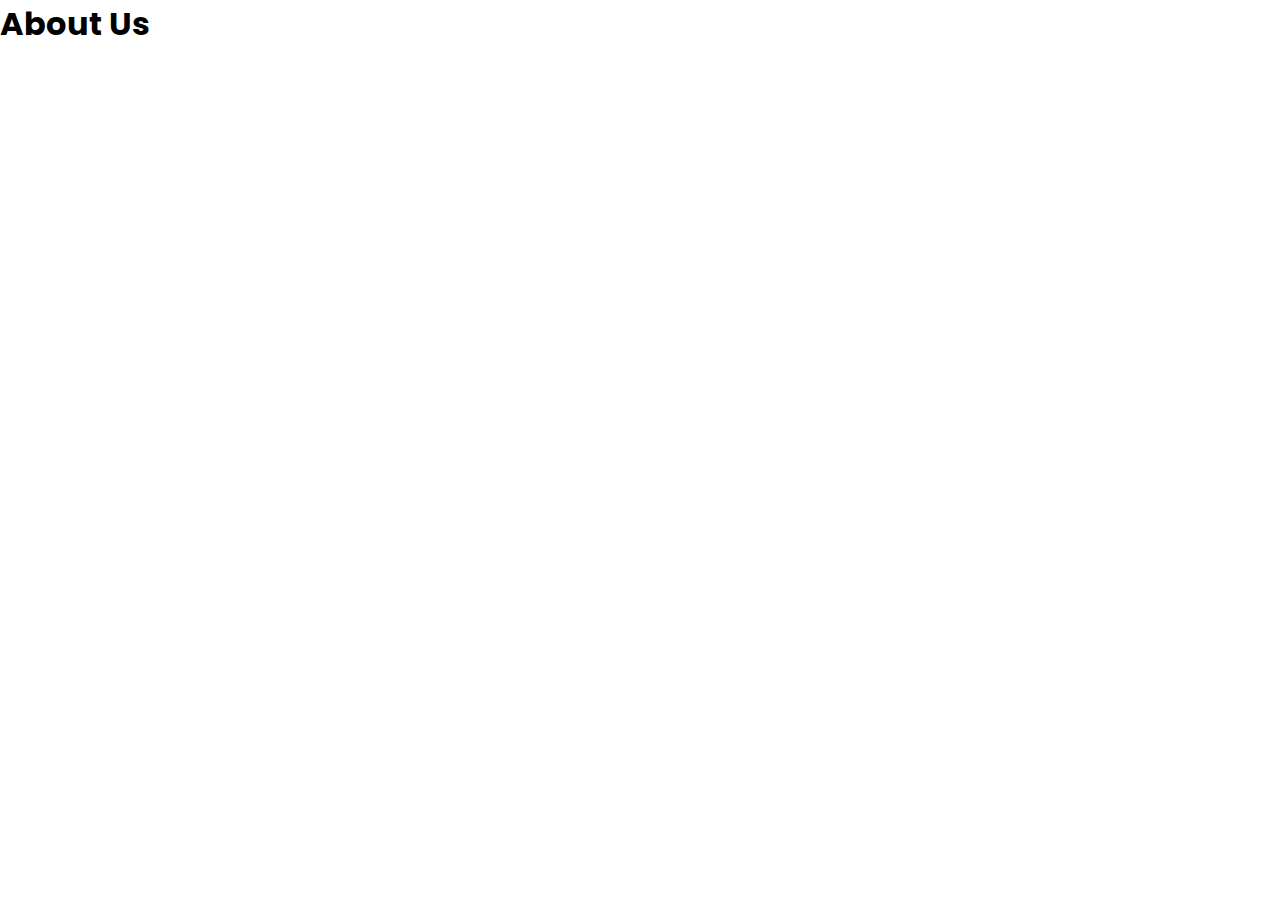
==== pages/aboutus.html @ 660c42a6 "make website responsive, add pages, edit css, background image change, add footer" ====
<!DOCTYPE html>
<html lang="en">
<head>
    <meta charset="UTF-8">
    <meta http-equiv="X-UA-Compatible" content="IE=edge">
    <meta name="viewport" content="width=device-width, initial-scale=1.0">
    <link href="https://fonts.googleapis.com/css2?family=Poppins:wght@300;400;500;600;700&display=swap"
        rel="stylesheet">
    <link rel="stylesheet" href="https://use.fontawesome.com/releases/v5.15.4/css/all.css"
        integrity="sha384-DyZ88mC6Up2uqS4h/KRgHuoeGwBcD4Ng9SiP4dIRy0EXTlnuz47vAwmeGwVChigm" crossorigin="anonymous">
    <link rel="shortcut icon" type="image" href="img/logo/Spotlight Logo.png">
    <link rel="stylesheet" href="css/all.min.css">
    <link rel="stylesheet" href="../css/index.css">
    <title>About Us | Spotlight.com</title>
</head>
<body>
    <h1>About Us</h1>
</body>
</html>
---- css/index.css ----
:root{
    --gray :  #333; 
    --white : #fff;
}
*{
    margin: 0;
    padding: 0;
    box-sizing: border-box;
    font-family: 'Poppins', sans-serif;
}
/* html{
    font-size: 62.5px;
} */
.header .background img{
    position: absolute;
    height: 100%; 
    width: 100%;
    object-fit: cover;
    z-index: -1;
}
.header_container{
    max-width: 1000px;
    margin: auto;
    padding-left: 25px;
    padding-right: 25px;
}
.logo img{
    /* background: var(--gray); */
    opacity: 1;
}
.navbar{
    position: relative;
    display: flex;
    align-items: center;
    padding: 10px;
    font-weight: 600;
    /* background-color: #cfcfcf; */
}
nav{
    text-align: right;
    flex: 1;
    flex-flow: row-reverse;
}
ul{
    display: inline-block;
}
ul li{
    float: right;
    list-style: none;
    /* font-size: 1.3rem; */
}
ul li a{
    padding: 15px;
    color: var(--white);
    text-decoration: none;
    border-radius: 20px ;
    cursor: pointer;
}
ul li a:hover{
    /* background: rgb(209, 209, 209); */
    color: black;
}
.icons{
    margin-left: 10px;
}
.nav a i{
    align-items: center;
    padding: 10px;
    font-weight: 600;
    padding: 10px;
    font-weight: 600;
    color: var(--white);
}
.menu_bar{
    display: none;
}

/* Home Section or Main Content starts from here  */
.intro{
    color: var(--white);
    display: flex;
    flex-direction: column;
    align-items: center;
    justify-content: center;
    margin-top: 150px;
    height: auto;
    text-transform: capitalize;
    /* background-color: tomato; */
    /* box-shadow: 0 0 20px 0 rgba(0, 0, 0, 0.5);  */
}
.button {
    border: none;
    color: white;
    padding: 16px 32px;
    text-align: center;
    text-decoration: none;
    display: inline-block;
    font-size: 16px;
    margin: 4px 2px;
    transition-duration: 0.4s;
    cursor: pointer;
    background: none;
}
.button3 {
    color: #fff; 
    border: 5px solid white;
}
  
.button3:hover {
    font-size: 20px;
    /* background-color: #4CAF50; */
    color: white;
}



/* Main Content Starts from here */

.main_container{
    display: grid;
    place-items: center;
    position: relative;
    background-color: white;
    margin-top: 220px;
    margin-bottom: 50px;
}
.row{
    width: 100%;
    justify-content: space-around;
    padding: 30px;
    display: flex;
    align-items: center;
    flex-wrap: wrap;
}
.box{
    text-align: center;
    height: 150px;
    width: 200px;
    border: 1px solid var(--gray);
    display: flex;
    align-items: center;
    flex-direction: column;
    padding: 25px 40px; 
    border-radius: 5px ;
    background-color: var(--white);
    margin-top: 45px;
}
.box i{
    font-size: 40px;
    color: #333;
}
.box:hover{
    box-shadow: 5px 10px 18px #888888;
    /* background-color: var(--gray); */
     /* color: var(--white); */
    /* box-shadow: rgba(50, 50, 93, 0.25) 0px 50px 100px -20px, rgba(0, 0, 0, 0.3) 0px 30px 60px -30px; */
}
.box h5{
    text-transform: capitalize;
}

/* Services */
.services{
    /* background-color: yellowgreen; */
    margin-top: 50px;
}
.services_container{
    max-width: 1080px;
    margin: auto;
    /* padding-left: 25px;
    padding-right: 25px; */

}
.services_row{
    display: flex;
    align-items: center;
    flex-wrap: wrap;
    justify-content: space-around;
}
.col-4{
    flex-basis: 30%;
    padding: 10px;
    min-width: 200px;
    margin-bottom: 50px;
    transition: transform 0.5s;
    box-shadow: 0 0 20px 0 rgba(0, 0, 0, 0.1);
}
.col-4 img{
    width: 100%;
}
h4{
    color: #555;
    font-weight: normal;
}
.col-4 p{
    font-size: 14px;
}
.rating .fa{
    color: #ff523b;
}
.col-4:hover{
    transform: translateY(-5px);
    box-shadow: 5px 10px 18px #888888;
}

.title{
    text-transform: capitalize;
    text-align: center;
    margin: 0 auto 80px ;
    position: relative;
    line-height: 60px;
    color: #555;
}
.title::after {
    content: "";
    background: #ff523b;
    width: 80px;
    height: 5px;
    position: absolute;
    bottom: 0;
    left: 50%;
    transform: translate(-50%);
}

/* Footer */
footer{
    height: 300px;
    background-color: var(--gray);
}
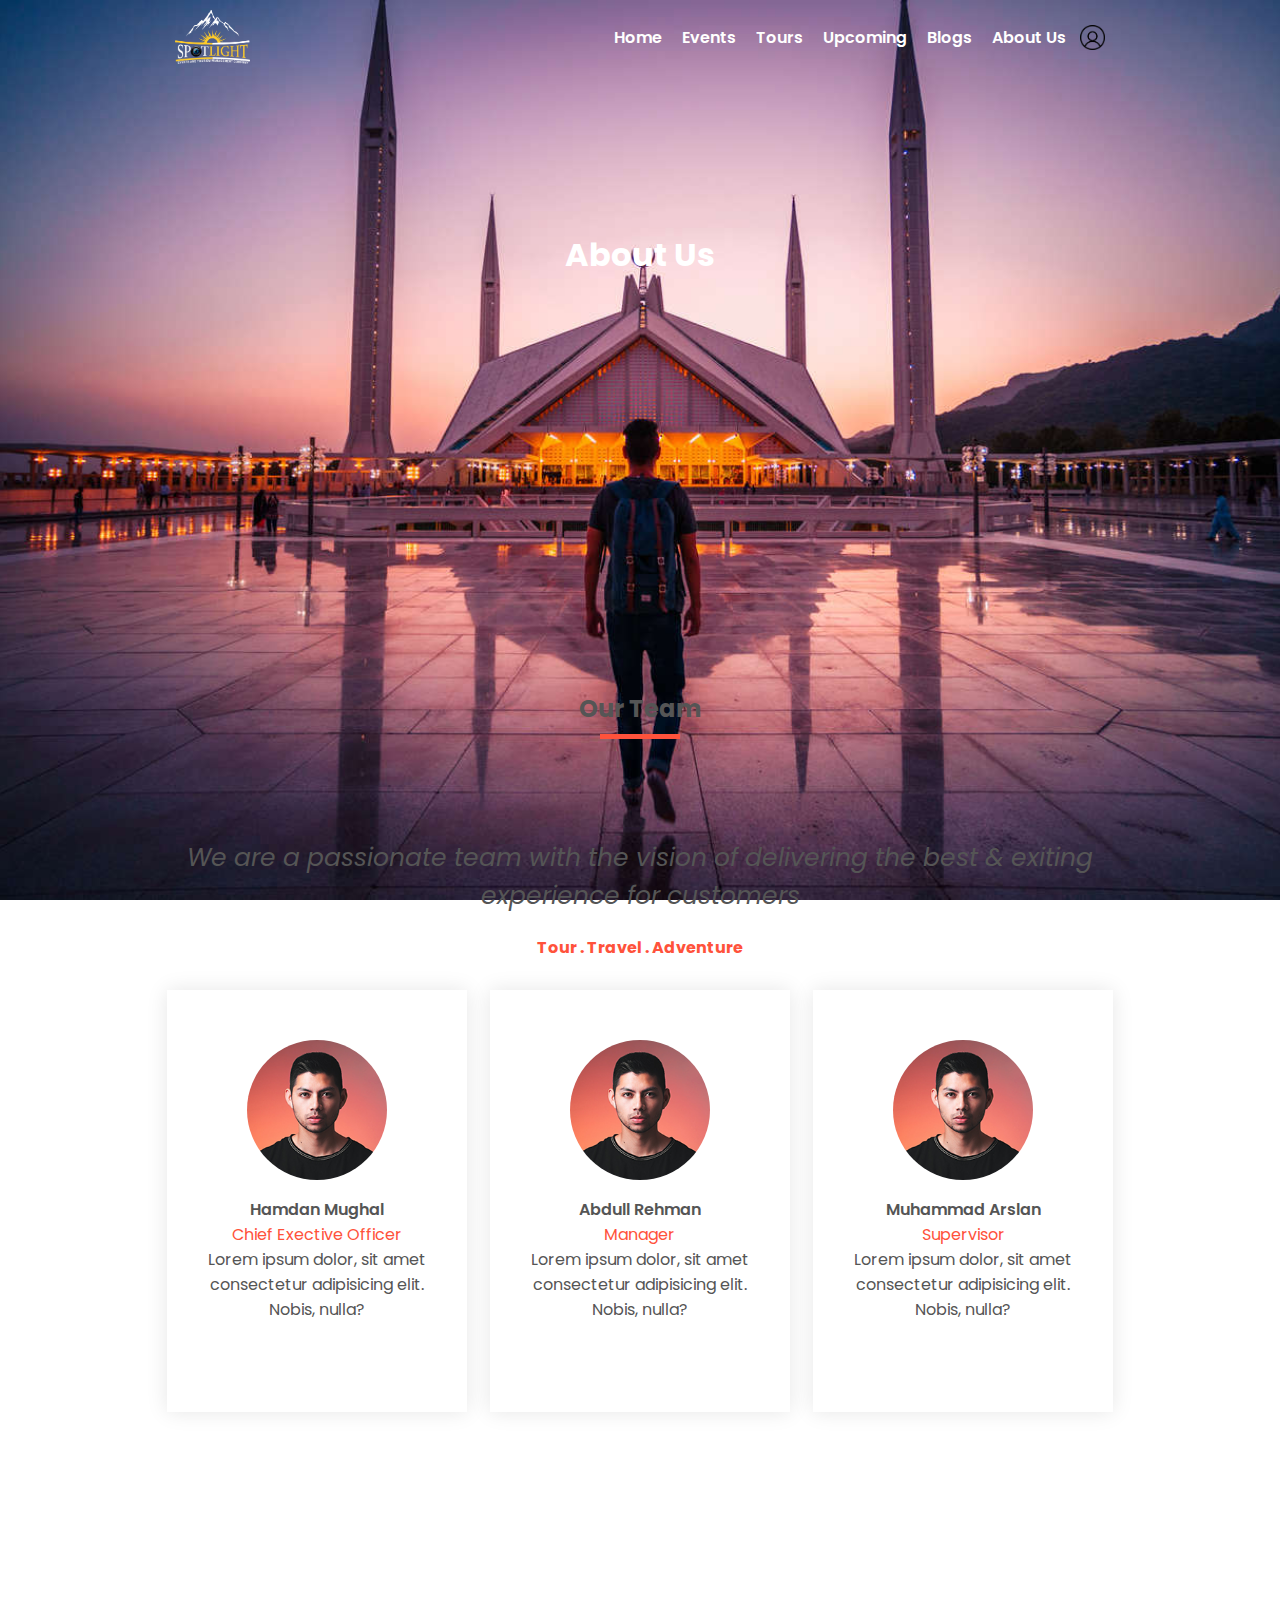
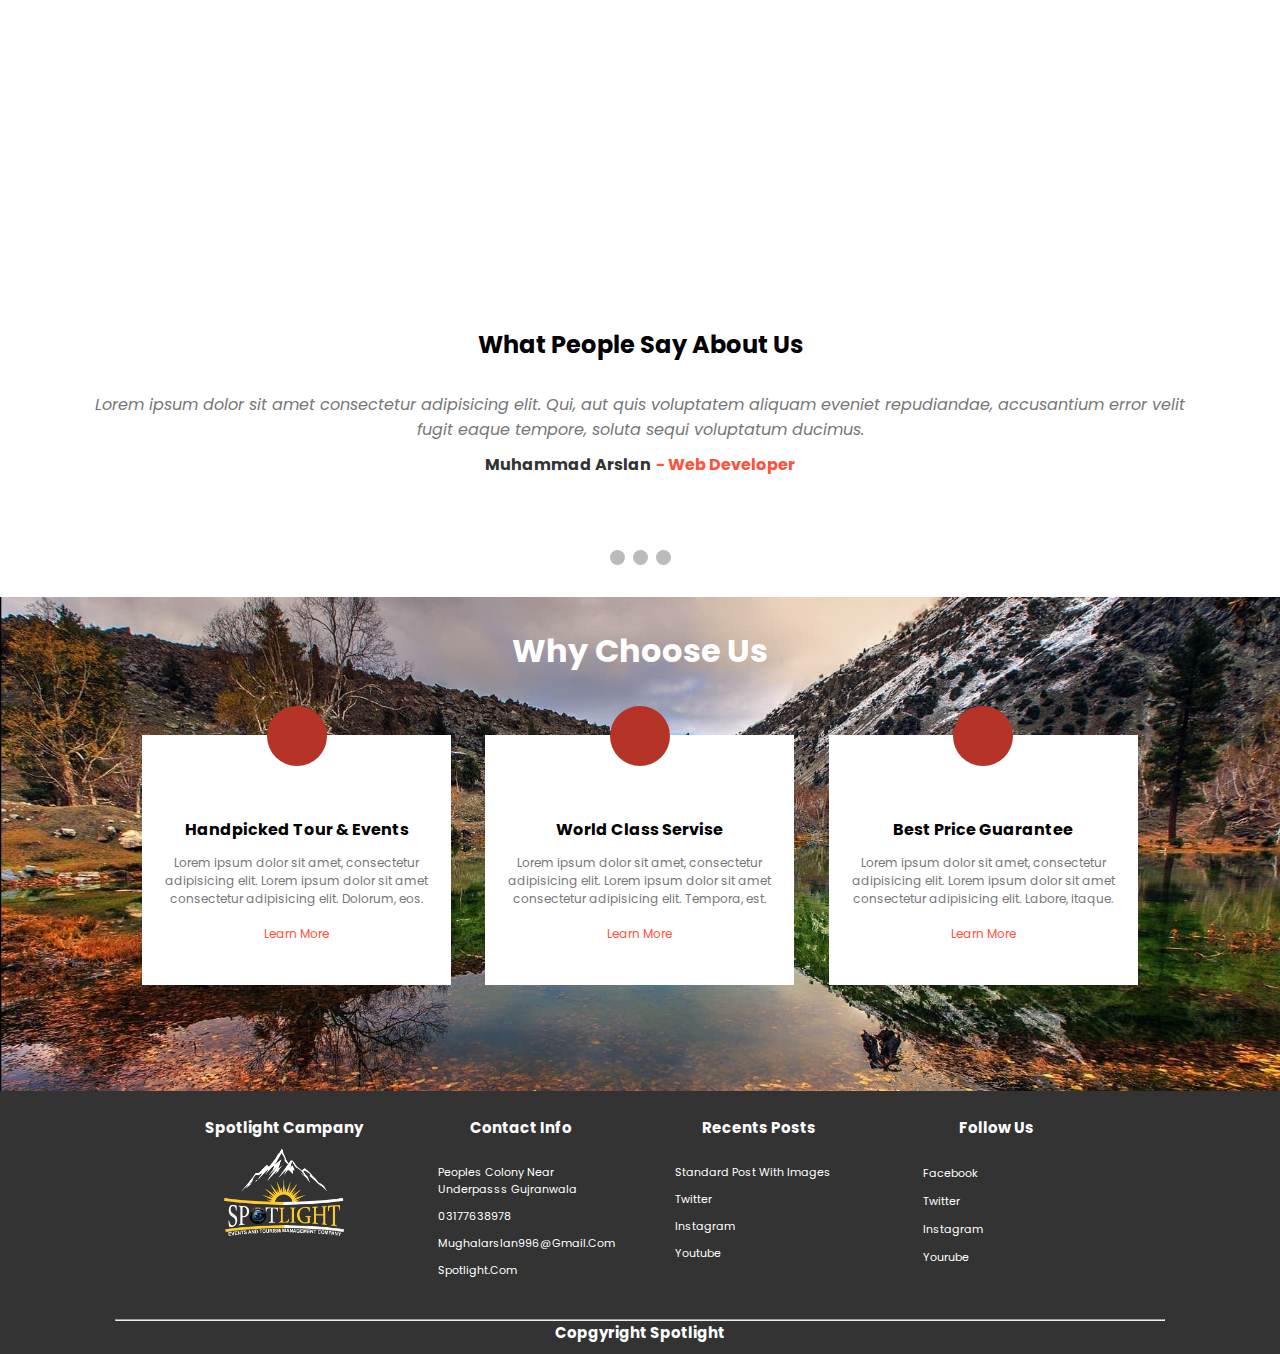
==== commit 666af0a8: "ABOUT uS PAGE DESIGN" ====
--- a/pages/aboutus.html
+++ b/pages/aboutus.html
@@ -1,19 +1,268 @@
 <!DOCTYPE html>
 <html lang="en">
+
 <head>
     <meta charset="UTF-8">
     <meta http-equiv="X-UA-Compatible" content="IE=edge">
     <meta name="viewport" content="width=device-width, initial-scale=1.0">
+    <title>About Us | Spotlight.com</title>
     <link href="https://fonts.googleapis.com/css2?family=Poppins:wght@300;400;500;600;700&display=swap"
         rel="stylesheet">
     <link rel="stylesheet" href="https://use.fontawesome.com/releases/v5.15.4/css/all.css"
         integrity="sha384-DyZ88mC6Up2uqS4h/KRgHuoeGwBcD4Ng9SiP4dIRy0EXTlnuz47vAwmeGwVChigm" crossorigin="anonymous">
-    <link rel="shortcut icon" type="image" href="img/logo/Spotlight Logo.png">
+    <link rel="shortcut icon" type="image" href="../img/logo/Spotlight Logo.png">
     <link rel="stylesheet" href="css/all.min.css">
+    <link rel="stylesheet" href="../css/aboutus.css">
     <link rel="stylesheet" href="../css/index.css">
-    <title>About Us | Spotlight.com</title>
 </head>
+
 <body>
-    <h1>About Us</h1>
+    <div class="header">
+        <!-- Background image -->
+        <div class="background">
+            <img src="../img/backgrounds/islamabad-tour.jpg" alt="">
+        </div>
+        <!-- Header -->
+        <div class="header_container">
+            <div class="navbar">
+                <div class="logo">
+                    <a href="../index.html">
+                        <img src="../img/logo/Spotlight Logo.png"
+                            alt="Best Tour and Evenet management servies | Spotlight.com" width="75px">
+                    </a>
+                </div>
+                <nav>
+                    <ul id="MenuItems">
+                        <li><a href="./aboutus.html">About Us</a></li>
+                        <li><a href="./blogs.html">Blogs</a></li>
+                        <li><a href="./upcoming.html">Upcoming</a></li>
+                        <li><a href="./tours.html">Tours</a></li>
+                        <li><a href="./events.html">Events</a></li>
+                        <li><a href="../index.html">Home</a></li>
+                    </ul>
+                    <img src="../img/icons/menu.png" alt="menu" height="25px" width="25px" class="icons menu_bar"
+                        onclick="menutoggle()">
+
+                    <a href="#"><img src="../img/icons/usericon.png" alt="userimage" height="25px" width="25px"
+                            class="icons"></a>
+
+
+                </nav>
+
+            </div>
+        </div>
+
+    </div>
+
+
+    <!-- Intro center of image -->
+    <div class="intro">
+        <h1>About Us</h1>
+        <!-- <button class="button button3">Explore More</button> -->
+    </div>
+
+    <!-- Our team -->
+    <!-- Testimonial -->
+    <div class="our_team">
+        <div class="small_container">
+            <h2 class="title">Our Team</h2>
+            <p class="p">We are a passionate team with the vision of delivering
+                the best & exiting experience for customers</p>
+            <strong>Tour . Travel . Adventure</strong>
+            <div class="row">
+                <div class="col-5">
+                    <img src="../img/reviews/user-2.png" alt="Our Team">
+                    <h4>Hamdan Mughal</h4>
+                    <p class="role">Chief Exective Officer</p>
+                    <p>Lorem ipsum dolor, sit amet consectetur adipisicing elit. Nobis, nulla?</p>
+                    <div class="social_media">
+                        <a href="#"><i class="fab fa-twitter-square"></i></a>
+                        <a href="#"><i class="fab fa-facebook-square"></i></a>
+                        <a href="#"><i class="fab fa-instagram-square"></i></a> 
+                        <a href="#"><i class="fab fa-google-plus-square"></i></a> 
+                        <a href="#"><i class="fab fa-linkedin"></i></a> 
+                    </div>
+                </div>
+                <div class="col-5">
+                    <img src="../img/reviews/user-2.png" alt="Our Team">
+                    <h4>Abdull Rehman</h4>
+                    <p class="role">Manager</p>
+                    <p>Lorem ipsum dolor, sit amet consectetur adipisicing elit. Nobis, nulla?</p>
+                    <div class="social_media">
+                        <a href="#"><i class="fab fa-twitter-square"></i></a>
+                        <a href="#"><i class="fab fa-facebook-square"></i></a>
+                        <a href="#"><i class="fab fa-instagram-square"></i></a> 
+                        <a href="#"><i class="fab fa-google-plus-square"></i></a> 
+                        <a href="#"><i class="fab fa-linkedin"></i></a> 
+                    </div>
+                </div>
+                <div class="col-5">
+                    <img src="../img/reviews/user-2.png" alt="Our Team">
+                    <h4>Muhammad Arslan</h4>
+                    <p class="role">Supervisor</p>
+                    <p>Lorem ipsum dolor, sit amet consectetur adipisicing elit. Nobis, nulla?</p>
+                    <div class="social_media">
+                        <a href="#"><i class="fab fa-twitter-square"></i></a>
+                        <a href="#"><i class="fab fa-facebook-square"></i></a>
+                        <a href="#"><i class="fab fa-instagram-square"></i></a> 
+                        <a href="#"><i class="fab fa-google-plus-square"></i></a> 
+                        <a href="#"><i class="fab fa-linkedin"></i></a> 
+                    </div>
+                </div>
+
+
+
+            </div>
+        </div>
+    </div>
+
+
+
+
+    <!-- <hr> -->
+    <div class="images">
+        <!-- <img src="img/backgrounds/islamabad-tour.jpg" alt=""> -->
+    </div>
+    <!-- <hr> -->
+
+    <div class="people_review">
+        <div class="row">
+            <h2> What People say about us</h2>
+            <p>Lorem ipsum dolor sit amet consectetur adipisicing elit. Qui,
+                aut quis voluptatem aliquam eveniet repudiandae,
+                accusantium error velit fugit eaque tempore, soluta sequi voluptatum ducimus.
+            </p>
+            <div class="reviewer_name">
+                <strong>Muhammad Arslan</strong>
+                <strong><a href="">- Web Developer</a></strong>
+            </div>
+        </div>
+        <div style="text-align:center">
+            <span class="dot"></span>
+            <span class="dot"></span>
+            <span class="dot"></span>
+        </div>
+
+    </div>
+
+
+
+
+
+
+    <!-- Why Choose Us -->
+    <div class="choose_us">
+        <h1 class="choose_us_h1">Why Choose Us</h1>
+        <div class="choose_container">
+            <div class="col-3">
+                <div class="top_circle">
+                    <span><i class="fas fa-star"></i></span>
+                </div>
+                <div class="choose_us_text">
+                    <strong>Handpicked Tour & Events</strong>
+                    <p>Lorem ipsum dolor sit amet, consectetur adipisicing elit. Lorem ipsum dolor sit amet consectetur
+                        adipisicing elit. Dolorum, eos.</p>
+
+                    <div class="choose_us_lear_more">
+                        <a href="">Learn More <i class="fas fa-long-arrow-alt-right"></i> </a>
+                    </div>
+                </div>
+            </div>
+            <div class="col-3">
+                <div class="top_circle">
+                    <span><i class="fas fa-globe-europe"></i></span>
+                </div>
+                <div class="choose_us_text">
+                    <strong>World Class Servise</strong>
+                    <p>Lorem ipsum dolor sit amet, consectetur adipisicing elit. Lorem ipsum dolor sit amet consectetur
+                        adipisicing elit. Tempora, est.</p>
+
+                    <div class="choose_us_lear_more">
+                        <a href="">Learn More <i class="fas fa-long-arrow-alt-right"></i> </a>
+                    </div>
+                </div>
+            </div>
+            <div class="col-3">
+                <div class="top_circle">
+                    <span><i class="fas fa-thumbs-up"></i></span>
+                </div>
+                <div class="choose_us_text">
+                    <strong>Best Price Guarantee</strong>
+                    <p>Lorem ipsum dolor sit amet, consectetur adipisicing elit. Lorem ipsum dolor sit amet consectetur
+                        adipisicing elit. Labore, itaque.</p>
+
+                    <div class="choose_us_lear_more">
+                        <a href="">Learn More <i class="fas fa-long-arrow-alt-right"></i> </a>
+                    </div>
+                </div>
+            </div>
+
+
+        </div>
+    </div>
+
+    <!-- News and Updates -->
+
+
+    <!-- Footer -->
+    <footer>
+        <div class="container">
+            <div class="footer_container">
+                <div class="footer_row">
+                    <div class="footer_col-4">
+                        <h3>Spotlight Campany</h3>
+                        <div class="app-logo ">
+                            <img src="../img/logo/Spotlight Logo.png" alt="Spotlight logo">
+
+                        </div>
+                    </div>
+                    <div class="footer_col-4">
+                        <h3>Contact info</h3>
+                        <ul class="footer_ul">
+                            <li> <a href="">Peoples colony near underpasss
+                                    gujranwala</a></li>
+                            <li><a href="">03177638978</a></a></li>
+                            <li><a href="">mughalarslan996@gmail.com</a></li>
+                            <li><a href=""></i>spotlight.com</a></li>
+
+                        </ul>
+                    </div>
+                    <div class="footer_col-4">
+                        <h3>Recents posts</h3>
+                        <ul class="footer_ul">
+                            <li><a href="">Standard post with images</a></li>
+                            <li><a href="">Twitter</a></li>
+                            <li><a href="">Instagram</a></li>
+                            <li><a href="">Youtube</a></li>
+
+                        </ul>
+                    </div>
+                    <div class="footer_col-4">
+                        <h3>Follow Us</h3>
+                        <ul class="footer_ul">
+                            <li> <a href=""><i class="fab fa-facebook"></i>Facebook</a></li>
+                            <li><a href=""><i class="fab fa-twitter"></i>Twitter</a></a></li>
+                            <li><a href=""><i class="fab fa-instagram"></i>Instagram</a></li>
+                            <li><a href=""><i class="fab fa-youtube"></i>yourube</a></li>
+                        </ul>
+                    </div>
+                </div>
+
+            </div>
+
+            <hr>
+            <div class="copgyright">
+                <h3>
+                    copgyright Spotlight
+                </h3>
+            </div>
+        </div>
+
+    </footer>
+
+
+    <!-- Javascript link -->
+    <script src="javascript/js.js"></script>
 </body>
+
 </html>--- a/css/aboutus.css
+++ b/css/aboutus.css
@@ -0,0 +1,538 @@
+:root{
+    --gray :  #333; 
+    --white : #fff;
+}
+
+*{
+    margin: 0;
+    padding: 0;
+    box-sizing: border-box;
+    font-family: 'Poppins', sans-serif;
+}
+/* html{
+    font-size: 62.5px;
+} */
+
+.header .background img{
+    position: absolute;
+    height: 100%; 
+    width: 100%;
+    object-fit: cover;
+    z-index: -1;
+}
+.header_container{
+    max-width: 1000px;
+    margin: auto;
+    padding-left: 25px;
+    padding-right: 25px;
+}
+.logo img{
+    /* background: var(--gray); */
+    opacity: 1;
+}
+.navbar{
+    position: relative;
+    display: flex;
+    align-items: center;
+    padding: 10px;
+    font-weight: 600;
+    /* background-color: #cfcfcf; */
+}
+nav{
+    text-align: right;
+    flex: 1;
+}
+ul{
+    display: inline-table;
+}
+ul li{
+
+    float: right;
+    list-style: none;
+    /* font-size: 1.3rem; */
+}
+#MenuItems  li a{
+    padding: 10px;
+    color: var(--white);
+    text-decoration: none;
+    border-radius: 20px ;
+    cursor: pointer;
+}
+#MenuItems li a:hover{
+    /* background: rgb(209, 209, 209); */
+    color: rgb(19, 19, 19);
+}
+#MenuItems .icons{
+    margin-left: 10px;
+}
+.nav a i{
+    align-items: center;
+    padding: 10px;
+    font-weight: 600;
+    padding: 10px;
+    font-weight: 600;
+    color: var(--white);
+}
+.menu_bar{
+    display: none;
+}
+input[type=text] {
+    width: 130px;
+    box-sizing: border-box;
+    border: 2px solid #ccc;
+    border-radius: 4px;
+    font-size: 16px;
+    background-position: 10px 10px; 
+    padding: 12px 20px 12px 40px;
+  }
+  
+  input[type=text]:focus {
+    width: 100%;
+  }
+
+
+
+
+                                    /* Main Content Starts from here */
+
+.main_container{
+    display: grid;
+    place-items: center;
+    position: relative;
+    background-color: white;
+    margin-top: 159px;
+    /* margin-bottom: 50px; */
+    /* background-color: #333; */
+}
+.row{
+    margin-bottom: 30px;
+    width: 100%;
+    justify-content: space-around;
+    padding: 30px;
+    display: flex;
+    align-items: center;
+    flex-wrap: wrap;
+}
+.box{
+    color: #555;
+    text-align: center;
+    height: 150px;
+    width: 200px;
+    border: 1px solid var(--gray);
+    display: flex;
+    align-items: center;
+    flex-direction: column;
+    padding: 25px 40px; 
+    border-radius: 5px ;
+    background-color: var(--white);
+    margin-top: 45px;
+}
+.box i{
+    font-size: 40px;
+    color: #333;
+}
+.box:hover{
+    box-shadow: 5px 10px 18px #888888;
+    /* background-color: var(--gray); */
+     /* color: var(--white); */
+    /* box-shadow: rgba(50, 50, 93, 0.25) 0px 50px 100px -20px, rgba(0, 0, 0, 0.3) 0px 30px 60px -30px; */
+}
+.box h5{
+    text-transform: capitalize;
+    color: #555;
+}
+
+                                                /* Services */
+
+
+.people_review{
+    text-align: center;
+    padding: 25px 50px;
+    /* height: 300px; */
+    background-color: var(--white);
+}
+.people_review h2{
+    margin-bottom: 30px;
+    text-transform: capitalize;
+}
+.people_review p{
+    font-style: italic;
+    color: #777;
+}
+
+.reviewer_name {
+    display: flex;
+    padding: 10px;
+}
+
+.reviewer_name strong{
+    color: #333;
+}
+.reviewer_name a{
+    margin-left: 5px;
+    color: #ff523b;
+    text-decoration: none;
+}
+
+/* The dots/bullets/indicators */
+.dot {
+    cursor: pointer;
+    height: 15px;
+    width: 15px;
+    margin: 0 2px;
+    background-color: #bbb;
+    border-radius: 50%;
+    display: inline-block;
+    transition: background-color 0.6s ease;
+  }
+  
+  .active, .dot:hover {
+    background-color: #717171;
+  }
+
+
+
+/* Testimonial */
+
+.small_container{
+    max-width: 1080px;
+    margin: auto;
+    padding-left: 25px;
+    padding-right: 25px;
+}
+.our_team{
+    text-align: center;
+    margin-top: 300px;
+    padding-top: 100px;
+}
+.our_team h1{
+    color: #555;
+}
+.our_team h4{
+    color: #555;
+    font-weight: 600;
+}
+.our_team .p{
+    padding: 20px;
+    font-style: italic;
+    font-size: 25px;
+    color: #555;
+}
+.our_team p{
+    color: #555;
+}
+.our_team strong{
+    padding: 20px;
+    color: #ff523b;
+    font-weight: bolder;
+}
+.our_team .role{
+    color: #ff523b;
+    font-weight: normal;
+}
+.our_team .col-5{
+    width: 300px;
+    text-align: center;
+    padding: 40px 20px;
+    box-shadow: 0 0 20px 0 rgba(0, 0, 0, 0.1);
+    cursor: pointer;
+    transition: transform 0.5s;
+}
+.our_team .col-5 img{
+    width: 140px;
+    margin-top: 10px;
+    border-radius: 50%;
+    margin-bottom: 10px;
+}
+.our_team .col-5:hover{
+    transform: translateY(-10px);
+} 
+.social_media{
+    margin-top: 10px;
+    padding: 5px;
+}
+.our_team .social_media .fab{
+    margin-top: 5px;
+    padding: 5px;
+    color: #ff523b;
+    font-size: 20px;
+}
+.social_media a .fab:hover{
+    color: #555;
+}
+
+
+/* To make the backegroud static */
+.images{
+    /* margin-top: 300px; */
+    height: 400px;
+    width: 100%;
+    background-attachment: fixed;
+    background-image: url('../img/backgrounds/background-7.jpg');
+    background-position: center;
+    background-repeat: no-repeat;
+    background-size: cover
+}
+.second{
+    margin-top: 0px;
+    background-image: url('../img/backgrounds/background-8.jpg');
+}
+
+
+/* Choose US */
+.choose_us{
+    text-align: center;
+    height: auto;
+    width: 100%;
+    background-image: url('../img/backgrounds/background-5.jpg');
+    background-position: center;
+    background-repeat: no-repeat;
+    background-size: cover
+}
+.choose_us_h1{
+    padding: 30px;
+    color: #fff;
+}
+.choose_container{
+    max-width: 1080px;
+    padding: 30px 25px 80px 25px;
+    align-items: center;
+    display: flex;
+    flex-wrap: wrap;
+    justify-content: space-around;
+    margin: auto;
+    /* padding-left: 25px;
+    padding-right: 25px; */
+}
+.col-3{
+    flex-basis: 30%;
+    padding: 25px;
+    min-width: 200px;
+    min-height: 250px;
+    margin-bottom: 50px;
+    /* border-radius: 5px;
+    border: 1px solid var(--gray); */
+    display: flex;
+    flex-direction: column;
+    height: auto;
+    background-color: var(--white);
+    justify-content: space-around;
+    padding: 10px;
+}
+.top_circle{
+    margin-top: -60px;
+    height: 30%;
+    display: flex;
+    justify-content: space-around;
+}
+.top_circle span{
+    font-size: 20px;
+    height: 60px;
+    width: 60px;
+    border-radius: 50%;
+    background-color: #b63327;
+    color: white;
+    display: grid;
+    place-items: center;
+}
+.choose_us_text{
+    height: 70%;
+    padding: 10px;
+}
+.choose_us_text strong{
+    padding-bottom: 10px;
+
+}
+.choose_us_lear_more{
+    margin-top: 5px;
+}
+.choose_us_text a{
+    color: #ff523b;
+    text-decoration: none;
+    padding-top: 10px ;
+    font-size: 12px;
+}
+.choose_us_text a:hover{
+    color: #333;
+    
+}
+
+
+/* Footer */
+footer{
+    /* height: 300px; */
+    width: 100%;
+    margin-top: -24px;
+    position: absolute;
+    background-color: #333;
+    text-align: center;
+}
+.container{
+    max-width: 1100px;
+    margin: auto;
+    padding-left: 25px;
+    padding-right: 25px;
+}
+.footer_container{
+    justify-content: space-around;
+    display: flex;
+    max-width: 1000px;
+    margin: auto;
+    padding: 25px;
+}
+.footer_row{
+    width: 100%;
+    display: flex;
+    flex-wrap: wrap;
+    justify-content: space-around;
+}
+footer ul a{
+    color: var(--white);
+    text-decoration: none;
+    /* border-radius: 20px ; */
+    cursor: pointer;
+}
+.footer_col-4{
+    flex-basis: 25%;
+}
+.app-logo img{
+    width: 120px;
+}
+footer h3{
+    color: #fff;
+    /* text-align: left; */
+    font-size: 15px;
+    margin-bottom: 10px;
+    text-transform: capitalize;
+}
+.footer_col-4 ul{
+    margin-left: 20px;
+    padding: 10px;
+    display: flex;
+    flex-direction: column;
+}
+
+footer ul li{
+    display: flex;
+    text-transform: capitalize;
+}
+footer ul li i{
+    font-size: 12px;
+    padding: 5px;
+}
+footer ul li{
+   color: #fff;
+}
+footer ul li a{
+    font-size: 11px;
+    padding: 5px;
+    text-align: left;
+}
+.copyright{
+    background-color: #fff;
+}
+footer ul li a:hover{
+    color: black;
+}
+.fa-envelope{
+    font-size: 10px
+}
+
+
+
+
+
+
+
+
+
+
+
+
+/* Media Queries for responsiveness */
+
+@media only screen and (max-width: 800px){
+    .intro{
+        text-align: center;
+        font-size: .9rem;
+        margin-top: 170px;
+    }
+    .col-4{
+        flex-basis: 45%;
+    }
+    .navbar{
+        padding: 10px;
+        font-weight: 500;
+    }
+    nav ul{
+        position: absolute;
+        top: 70px;
+        left: 0;
+        width: 100%;
+        background: #333;
+        display: grid;
+        overflow: hidden;
+        transition: max-height 0.5s;
+    }
+    ul li{
+        padding: 5px;
+    }
+    nav ul li a{
+        color: #fff;
+    }
+    .menu_bar{
+        float: right;
+        display: block;
+        cursor: pointer;
+        margin-left: 8px;
+    }
+    .col-3{
+        flex-basis: 70%;
+        padding: 10px;
+        min-height: 200px;
+    }
+    footer h3{
+        margin-top: 10px;
+    }
+    .footer_col-4{
+        margin-bottom: 10px;
+        flex-basis: 35%;
+    }
+
+}
+
+
+
+
+
+
+@media only screen and (max-width: 586px){
+    .intro{
+        text-align: center;
+        font-size: .9rem;
+        margin-top: 170px;
+    }
+    .col-4{
+        flex-basis: 90%;
+    }
+    .navbar{
+        padding: 10px;
+        font-weight: 500;
+    }
+
+    .menu_bar{
+        margin-left: 15px;
+    }
+    .col-3{
+        flex-basis: 50%;
+    }
+}
+@media only screen and (max-width: 586px){
+    .footer_col-4{
+        flex-basis: 100%;
+    }
+    .footer_col-4 ul li{
+        text-align: center;
+    }
+}
+
--- a/css/index.css
+++ b/css/index.css
@@ -2,6 +2,7 @@
     --gray :  #333; 
     --white : #fff;
 }
+
 *{
     margin: 0;
     padding: 0;
@@ -11,6 +12,7 @@
 /* html{
     font-size: 62.5px;
 } */
+
 .header .background img{
     position: absolute;
     height: 100%; 
@@ -39,28 +41,29 @@
 nav{
     text-align: right;
     flex: 1;
-    flex-flow: row-reverse;
 }
 ul{
+    display: inline-table;
+}
+ul li{
+
+    float: right;
     display: inline-block;
-}
-ul li{
-    float: right;
     list-style: none;
     /* font-size: 1.3rem; */
 }
-ul li a{
-    padding: 15px;
+#MenuItems  li a{
+    padding: 10px;
     color: var(--white);
     text-decoration: none;
     border-radius: 20px ;
     cursor: pointer;
 }
-ul li a:hover{
+#MenuItems li a:hover{
     /* background: rgb(209, 209, 209); */
-    color: black;
-}
-.icons{
+    color: rgb(19, 19, 19);
+}
+#MenuItems .icons{
     margin-left: 10px;
 }
 .nav a i{
@@ -74,8 +77,21 @@
 .menu_bar{
     display: none;
 }
-
-/* Home Section or Main Content starts from here  */
+input[type=text] {
+    width: 130px;
+    box-sizing: border-box;
+    border: 2px solid #ccc;
+    border-radius: 4px;
+    font-size: 16px;
+    background-position: 10px 10px; 
+    padding: 12px 20px 12px 40px;
+  }
+  
+  input[type=text]:focus {
+    width: 100%;
+  }
+
+                                /* intro image and button  */
 .intro{
     color: var(--white);
     display: flex;
@@ -102,7 +118,8 @@
     background: none;
 }
 .button3 {
-    color: #fff; 
+    margin-top: 30px;
+    color: rgb(194, 189, 189); 
     border: 5px solid white;
 }
   
@@ -114,17 +131,19 @@
 
 
 
-/* Main Content Starts from here */
+                                    /* Main Content Starts from here */
 
 .main_container{
     display: grid;
     place-items: center;
     position: relative;
     background-color: white;
-    margin-top: 220px;
-    margin-bottom: 50px;
+    margin-top: 159px;
+    /* margin-bottom: 50px; */
+    /* background-color: #333; */
 }
 .row{
+    margin-bottom: 30px;
     width: 100%;
     justify-content: space-around;
     padding: 30px;
@@ -133,6 +152,7 @@
     flex-wrap: wrap;
 }
 .box{
+    color: #555;
     text-align: center;
     height: 150px;
     width: 200px;
@@ -157,12 +177,30 @@
 }
 .box h5{
     text-transform: capitalize;
-}
-
-/* Services */
-.services{
-    /* background-color: yellowgreen; */
-    margin-top: 50px;
+    color: #555;
+}
+
+                                                /* Services */
+/* .services{
+    box-shadow: 5px 10px 18px #888888; 
+}  */
+
+
+.tour{
+    margin-top: 20px;
+}
+
+.services_box{
+    text-align: center;
+}
+.services_box i{
+    font-size: 25px;
+    /* background-color: rgb(226, 226, 226); */
+    padding: 10px;
+    height: 70px;
+    width: 70px;
+    border-radius: 50%;
+    /* box-shadow: rgba(100, 100, 111, 0.2) 0px 7px 29px 0px; */
 }
 .services_container{
     max-width: 1080px;
@@ -177,9 +215,12 @@
     flex-wrap: wrap;
     justify-content: space-around;
 }
+
 .col-4{
+    
+    color: #777;
     flex-basis: 30%;
-    padding: 10px;
+    padding: 20px;
     min-width: 200px;
     margin-bottom: 50px;
     transition: transform 0.5s;
@@ -188,6 +229,9 @@
 .col-4 img{
     width: 100%;
 }
+.col-4 h1{
+    font-weight: 700;
+}
 h4{
     color: #555;
     font-weight: normal;
@@ -199,10 +243,10 @@
     color: #ff523b;
 }
 .col-4:hover{
+    color: #333;
     transform: translateY(-5px);
     box-shadow: 5px 10px 18px #888888;
 }
-
 .title{
     text-transform: capitalize;
     text-align: center;
@@ -222,10 +266,373 @@
     transform: translate(-50%);
 }
 
+.people_review{
+    text-align: center;
+    padding: 25px 50px;
+    /* height: 300px; */
+    background-color: var(--white);
+}
+.people_review h2{
+    margin-bottom: 30px;
+    text-transform: capitalize;
+}
+.people_review p{
+    font-style: italic;
+    color: #777;
+}
+
+.reviewer_name {
+    display: flex;
+    padding: 10px;
+}
+
+.reviewer_name strong{
+    color: #333;
+}
+.reviewer_name a{
+    margin-left: 5px;
+    color: #ff523b;
+    text-decoration: none;
+}
+
+/* The dots/bullets/indicators */
+.dot {
+    cursor: pointer;
+    height: 15px;
+    width: 15px;
+    margin: 0 2px;
+    background-color: #bbb;
+    border-radius: 50%;
+    display: inline-block;
+    transition: background-color 0.6s ease;
+  }
+  
+  .active, .dot:hover {
+    background-color: #717171;
+  }
+
+
+
+
+
+/* To make the backegroud static */
+.images{
+    height: 400px;
+    width: 100%;
+    background-attachment: fixed;
+    background-image: url('../img/backgrounds/background-7.jpg');
+    background-position: center;
+    background-repeat: no-repeat;
+    background-size: cover
+}
+.second{
+    background-image: url('../img/backgrounds/background-8.jpg');
+}
+
+
+/* Choose US */
+.choose_us{
+    text-align: center;
+    height: auto;
+    width: 100%;
+    background-image: url('../img/backgrounds/background-5.jpg');
+    background-position: center;
+    background-repeat: no-repeat;
+    background-size: cover
+}
+.choose_us_h1{
+    padding: 30px;
+    color: #fff;
+}
+.choose_container{
+    max-width: 1080px;
+    padding: 30px 25px 80px 25px;
+    align-items: center;
+    display: flex;
+    flex-wrap: wrap;
+    justify-content: space-around;
+    margin: auto;
+    /* padding-left: 25px;
+    padding-right: 25px; */
+}
+.col-3{
+    flex-basis: 30%;
+    padding: 25px;
+    min-width: 200px;
+    min-height: 250px;
+    margin-bottom: 50px;
+    /* border-radius: 5px;
+    border: 1px solid var(--gray); */
+    display: flex;
+    flex-direction: column;
+    height: auto;
+    background-color: var(--white);
+    justify-content: space-around;
+    padding: 10px;
+}
+.top_circle{
+    margin-top: -60px;
+    height: 30%;
+    display: flex;
+    justify-content: space-around;
+}
+.top_circle span{
+    font-size: 20px;
+    height: 60px;
+    width: 60px;
+    border-radius: 50%;
+    background-color: #b63327;
+    color: white;
+    display: grid;
+    place-items: center;
+}
+.choose_us_text{
+    height: 70%;
+    padding: 10px;
+}
+.choose_us_text strong{
+    padding-bottom: 10px;
+
+}
+.choose_us_lear_more{
+    margin-top: 5px;
+}
+.choose_us_text a{
+    color: #ff523b;
+    text-decoration: none;
+    padding-top: 10px ;
+    font-size: 12px;
+}
+.choose_us_text a:hover{
+    color: #333;
+    
+}
+
+
+
+
+
+
+/* Testimonial */
+
+.small_container{
+    max-width: 1080px;
+    margin: auto;
+    padding-left: 25px;
+    padding-right: 25px;
+}
+.testtimonial{
+    padding-top: 100px;
+}
+.testtimonial .col-3{
+    text-align: center;
+    padding: 40px 20px;
+    box-shadow: 0 0 20px 0 rgba(0, 0, 0, 0.1);
+    cursor: pointer;
+    transition: transform 0.5s;
+}
+.testtimonial .col-3 img{
+    width: 50px;
+    margin-top: 20px;
+    border-radius: 50%;
+}
+.testtimonial .col-3:hover{
+    transform: translateY(-10px);
+}
+.fa-quote-left{
+    font-size: 34px;
+    color: #ff523b;
+}
+.col-3 p{
+    font-size: 12px;
+    margin: 12px 0;
+    color: #777;
+}
+.testtimonial .col-3 h3{
+    font-weight: 600;
+    color: #555;
+    font-size: 16px;
+}
+
+
+
+
+
 /* Footer */
 footer{
-    height: 300px;
-    background-color: var(--gray);
-}
-
-
+    /* height: 300px; */
+    width: 100%;
+    margin-top: -24px;
+    position: absolute;
+    background-color: #333;
+    text-align: center;
+}
+.container{
+    max-width: 1100px;
+    margin: auto;
+    padding-left: 25px;
+    padding-right: 25px;
+}
+.footer_container{
+    justify-content: space-around;
+    display: flex;
+    max-width: 1000px;
+    margin: auto;
+    padding: 25px;
+}
+.footer_row{
+    width: 100%;
+    display: flex;
+    flex-wrap: wrap;
+    justify-content: space-around;
+}
+footer ul a{
+    color: var(--white);
+    text-decoration: none;
+    /* border-radius: 20px ; */
+    cursor: pointer;
+}
+.footer_col-4{
+    flex-basis: 25%;
+}
+.app-logo img{
+    width: 120px;
+}
+footer h3{
+    color: #fff;
+    /* text-align: left; */
+    font-size: 15px;
+    margin-bottom: 10px;
+    text-transform: capitalize;
+}
+.footer_col-4 ul{
+    margin-left: 20px;
+    padding: 10px;
+    display: flex;
+    flex-direction: column;
+}
+
+footer ul li{
+    display: flex;
+    text-transform: capitalize;
+}
+footer ul li i{
+    font-size: 12px;
+    padding: 5px;
+}
+footer ul li{
+   color: #fff;
+}
+footer ul li a{
+    font-size: 11px;
+    padding: 5px;
+    text-align: left;
+}
+.copyright{
+    background-color: #fff;
+}
+footer ul li a:hover{
+    color: black;
+}
+.fa-envelope{
+    font-size: 10px
+}
+
+
+
+
+
+
+
+
+
+
+
+
+/* Media Queries for responsiveness */
+
+@media only screen and (max-width: 800px){
+    .intro{
+        text-align: center;
+        font-size: .9rem;
+        margin-top: 170px;
+    }
+    .col-4{
+        flex-basis: 45%;
+    }
+    .navbar{
+        padding: 10px;
+        font-weight: 500;
+    }
+    nav ul{
+        position: absolute;
+        top: 70px;
+        left: 0;
+        width: 100%;
+        background: #333;
+        display: grid;
+        overflow: hidden;
+        transition: max-height 0.5s;
+    }
+    ul li{
+        padding: 5px;
+    }
+    nav ul li a{
+        color: #fff;
+    }
+    .menu_bar{
+        float: right;
+        display: block;
+        cursor: pointer;
+        margin-left: 8px;
+    }
+    .col-3{
+        flex-basis: 70%;
+        padding: 10px;
+        min-height: 200px;
+    }
+    footer h3{
+        margin-top: 10px;
+    }
+    .footer_col-4{
+        margin-bottom: 10px;
+        flex-basis: 35%;
+    }
+
+}
+
+
+
+
+
+
+@media only screen and (max-width: 586px){
+    .intro{
+        text-align: center;
+        font-size: .9rem;
+        margin-top: 170px;
+    }
+    .col-4{
+        flex-basis: 90%;
+    }
+    .navbar{
+        padding: 10px;
+        font-weight: 500;
+    }
+
+    .menu_bar{
+        margin-left: 15px;
+    }
+    .col-3{
+        flex-basis: 50%;
+    }
+}
+@media only screen and (max-width: 586px){
+    .footer_col-4{
+        flex-basis: 100%;
+    }
+    .footer_col-4 ul li{
+        text-align: center;
+    }
+}
+
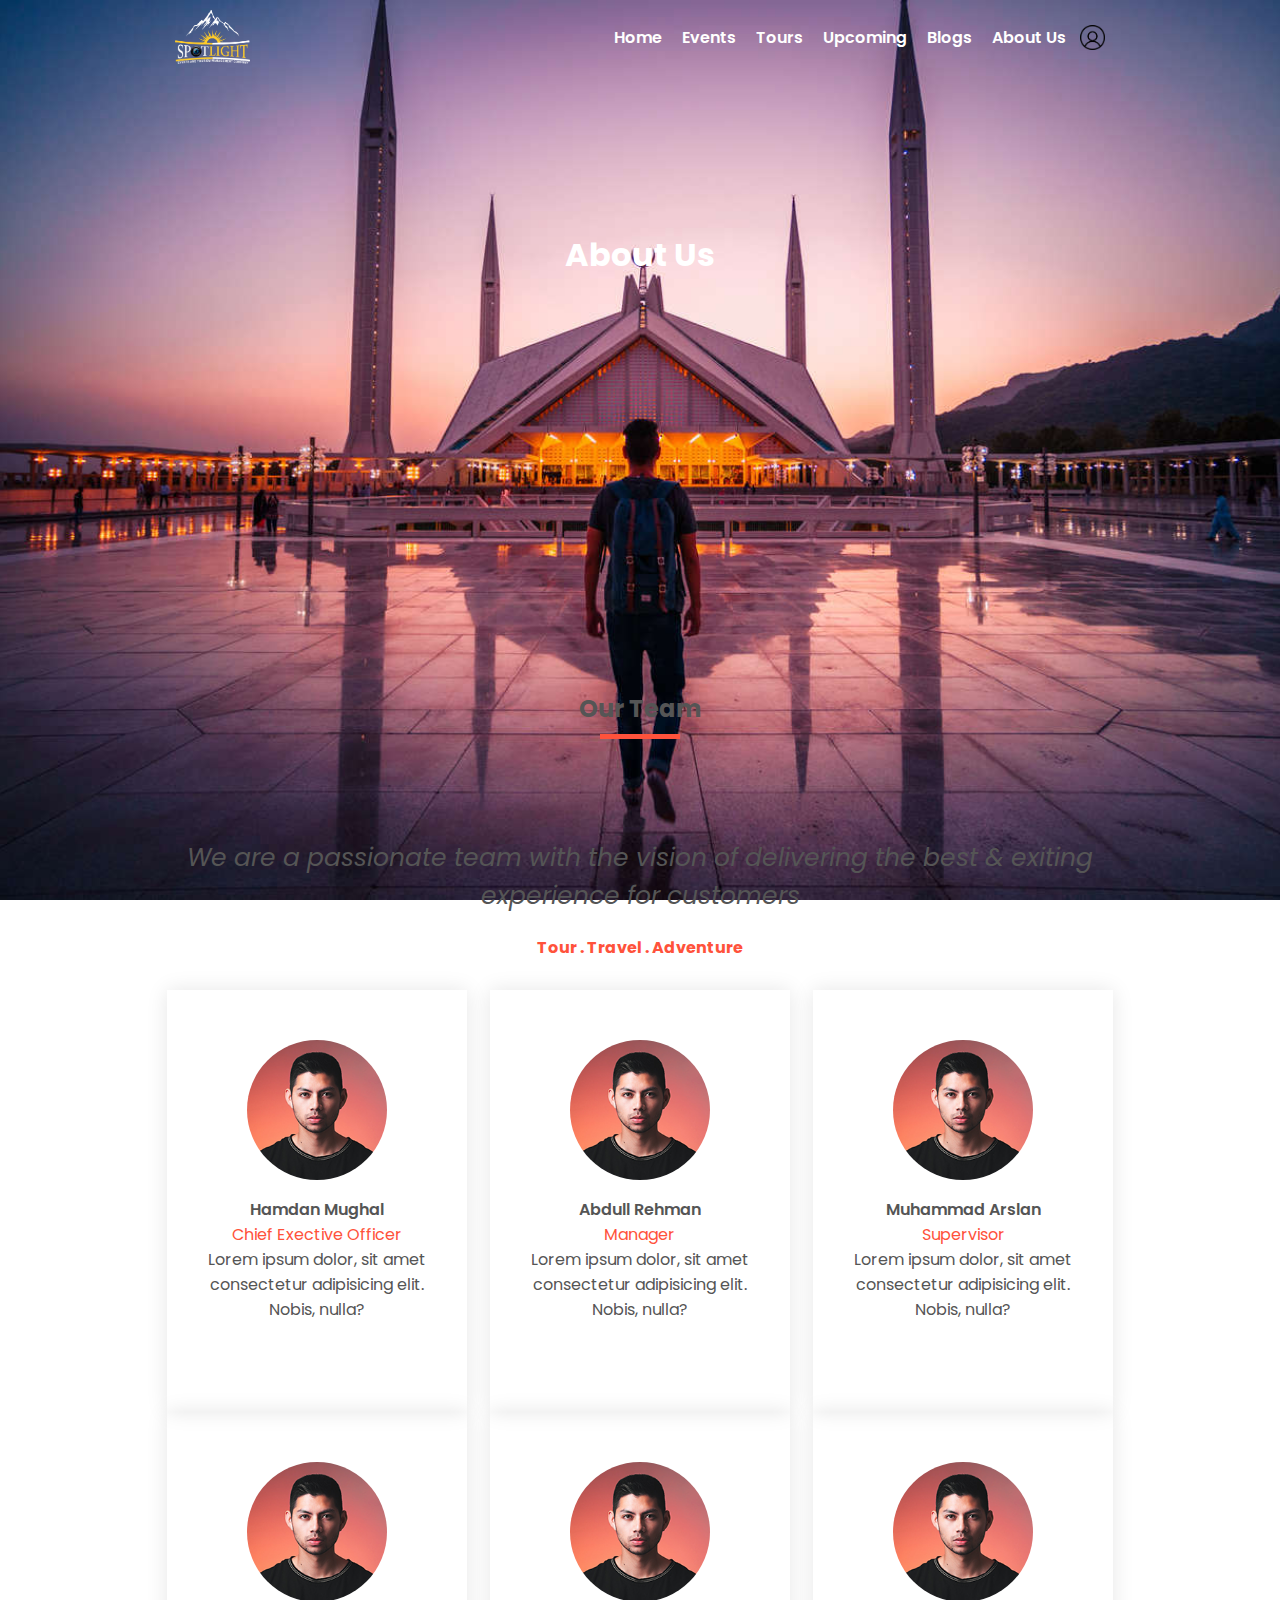
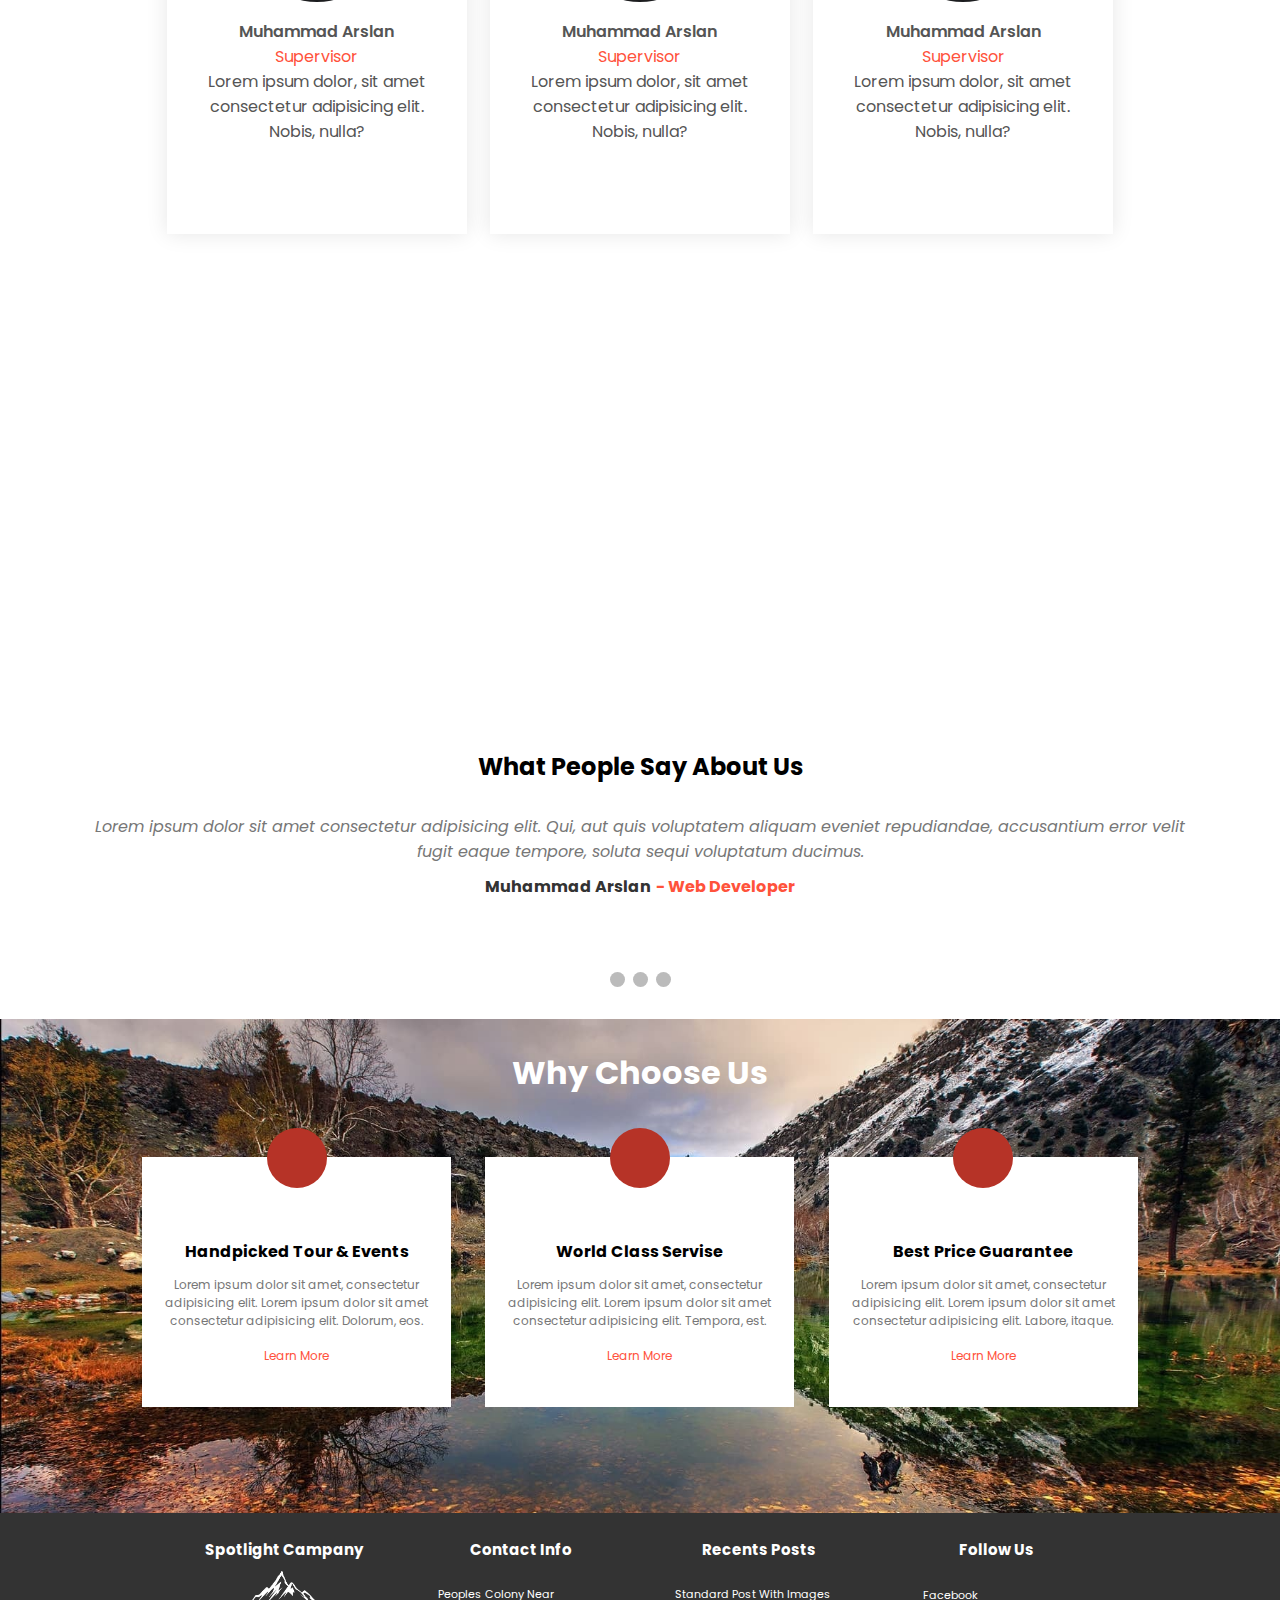
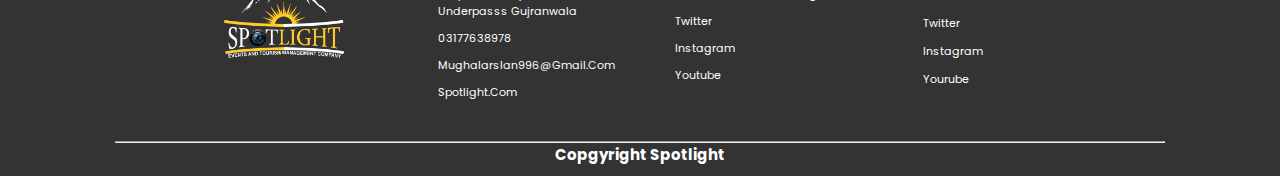
==== commit 5b3d2a2a: "Tour Page Added" ====
--- a/pages/aboutus.html
+++ b/pages/aboutus.html
@@ -109,6 +109,45 @@
                         <a href="#"><i class="fab fa-linkedin"></i></a> 
                     </div>
                 </div>
+                <div class="col-5">
+                    <img src="../img/reviews/user-2.png" alt="Our Team">
+                    <h4>Muhammad Arslan</h4>
+                    <p class="role">Supervisor</p>
+                    <p>Lorem ipsum dolor, sit amet consectetur adipisicing elit. Nobis, nulla?</p>
+                    <div class="social_media">
+                        <a href="#"><i class="fab fa-twitter-square"></i></a>
+                        <a href="#"><i class="fab fa-facebook-square"></i></a>
+                        <a href="#"><i class="fab fa-instagram-square"></i></a> 
+                        <a href="#"><i class="fab fa-google-plus-square"></i></a> 
+                        <a href="#"><i class="fab fa-linkedin"></i></a> 
+                    </div>
+                </div>
+                <div class="col-5">
+                    <img src="../img/reviews/user-2.png" alt="Our Team">
+                    <h4>Muhammad Arslan</h4>
+                    <p class="role">Supervisor</p>
+                    <p>Lorem ipsum dolor, sit amet consectetur adipisicing elit. Nobis, nulla?</p>
+                    <div class="social_media">
+                        <a href="#"><i class="fab fa-twitter-square"></i></a>
+                        <a href="#"><i class="fab fa-facebook-square"></i></a>
+                        <a href="#"><i class="fab fa-instagram-square"></i></a> 
+                        <a href="#"><i class="fab fa-google-plus-square"></i></a> 
+                        <a href="#"><i class="fab fa-linkedin"></i></a> 
+                    </div>
+                </div>
+                <div class="col-5">
+                    <img src="../img/reviews/user-2.png" alt="Our Team">
+                    <h4>Muhammad Arslan</h4>
+                    <p class="role">Supervisor</p>
+                    <p>Lorem ipsum dolor, sit amet consectetur adipisicing elit. Nobis, nulla?</p>
+                    <div class="social_media">
+                        <a href="#"><i class="fab fa-twitter-square"></i></a>
+                        <a href="#"><i class="fab fa-facebook-square"></i></a>
+                        <a href="#"><i class="fab fa-instagram-square"></i></a> 
+                        <a href="#"><i class="fab fa-google-plus-square"></i></a> 
+                        <a href="#"><i class="fab fa-linkedin"></i></a> 
+                    </div>
+                </div>
 
 
 
@@ -205,7 +244,7 @@
 
 
     <!-- Footer -->
-    <footer>
+    <footer >
         <div class="container">
             <div class="footer_container">
                 <div class="footer_row">
